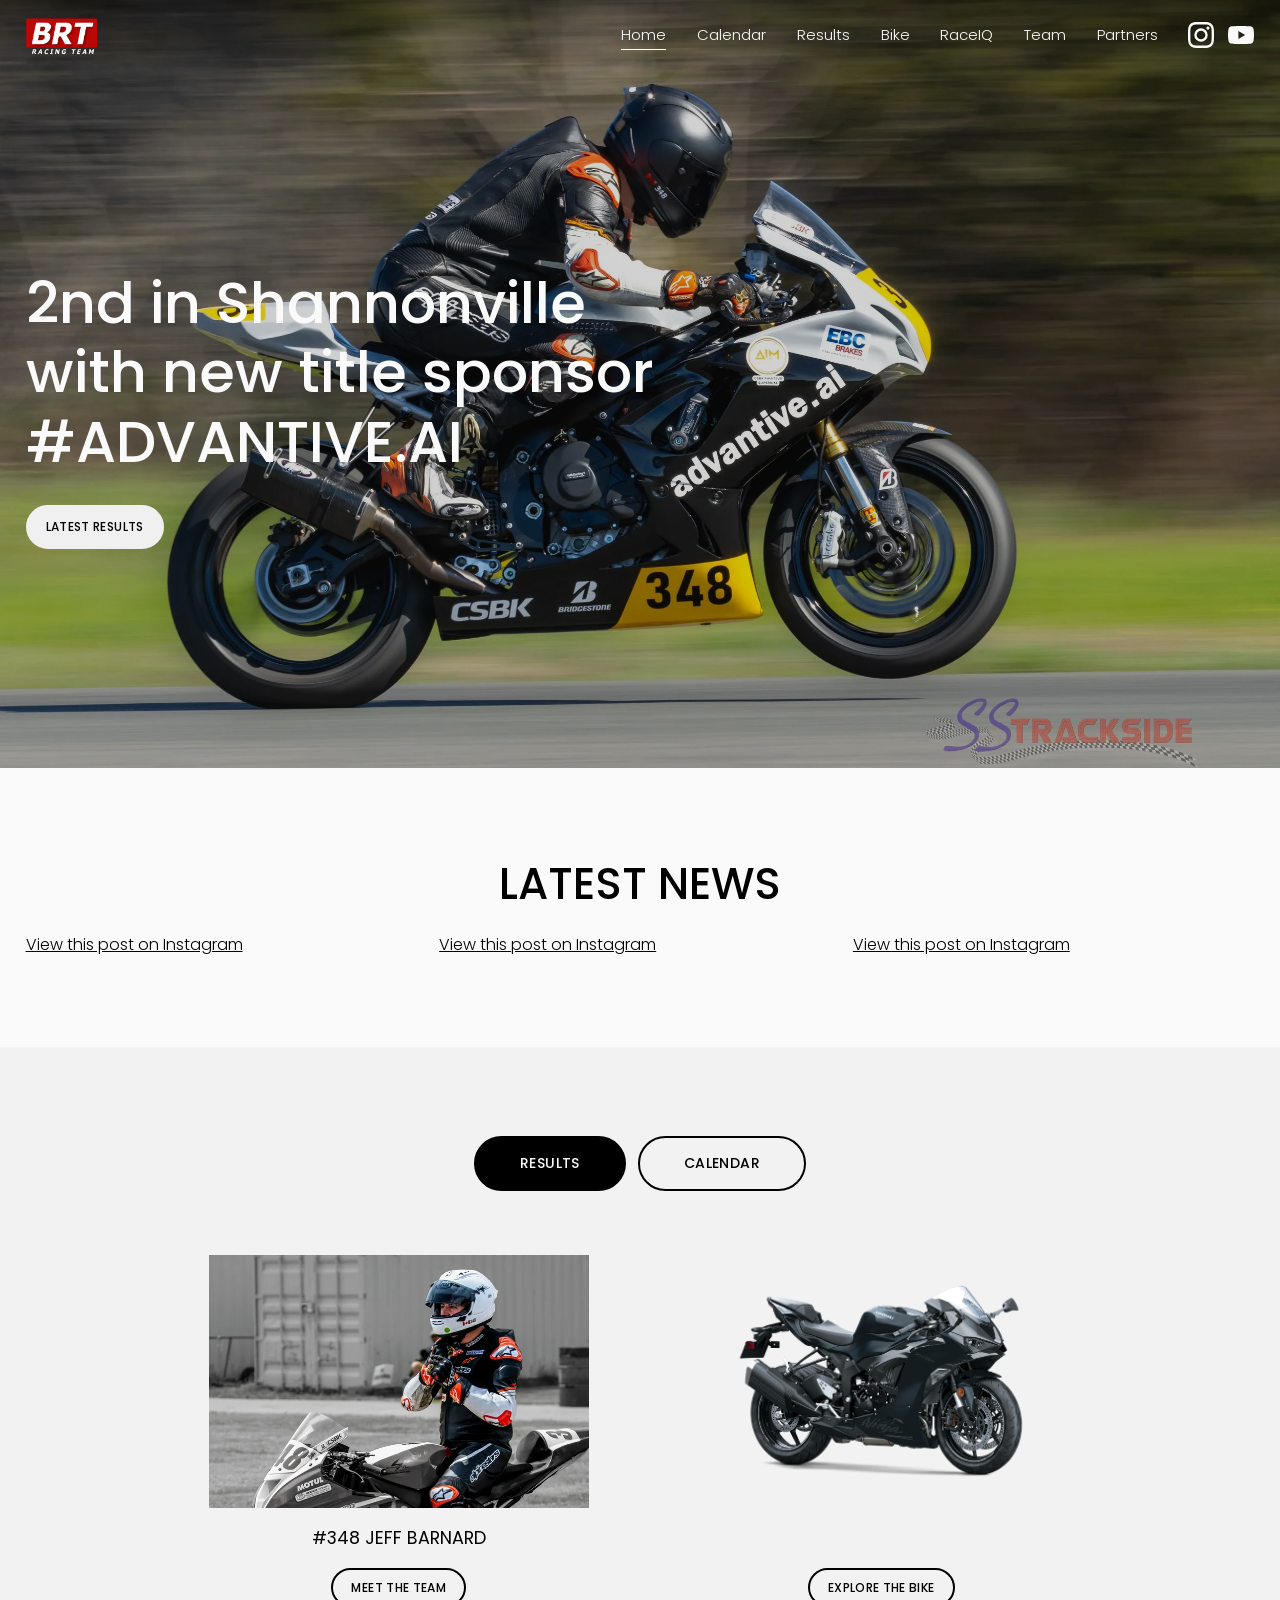
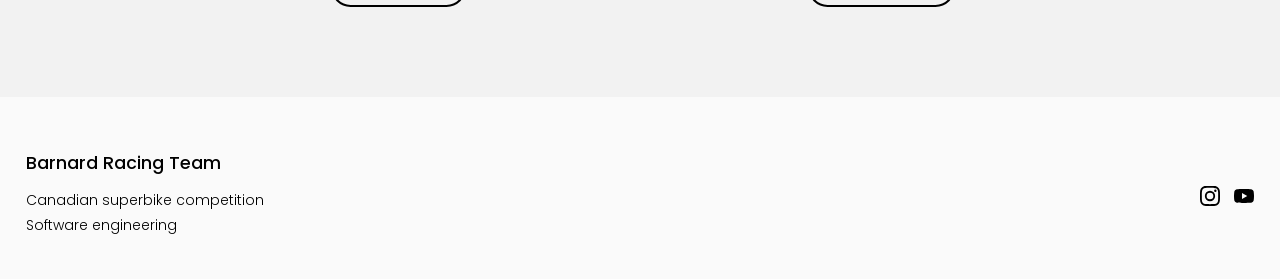
==== index.html @ c98481b2 "Static copy of barnardracingteam.com migrated from Squarespace Plain HTML/CSS rebuild of all seven p" ====
<!doctype html>
<html lang="en">
<head>
  <meta charset="utf-8">
  <meta name="viewport" content="width=device-width, initial-scale=1">
  <title>Barnard Racing Team</title>
  <meta property="og:site_name" content="Barnard Racing Team">
  <meta property="og:title" content="Barnard Racing Team">
  <meta property="og:type" content="website">
  <link rel="icon" type="image/png" href="images/logo-brt.png">
  <link rel="preconnect" href="https://fonts.googleapis.com">
  <link rel="preconnect" href="https://fonts.gstatic.com" crossorigin>
  <link href="https://fonts.googleapis.com/css2?family=Poppins:wght@300;400;500;600&display=swap" rel="stylesheet">
  <link rel="stylesheet" href="css/site.css">
</head>
<body>
  <a class="skip-link" href="#main">Skip to content</a>
  <header class="site-header">
    <div class="site-header__inner">
      <a class="site-header__logo" href="./" aria-label="Barnard Racing Team home">
        <img src="images/logo-brt.png" alt="BRT Racing Team" width="72" height="34">
      </a>
      <button class="nav-toggle" aria-label="Menu" aria-expanded="false"><svg viewBox="0 0 24 24" aria-hidden="true"><path d="M3 6h18v2H3zm0 5h18v2H3zm0 5h18v2H3z"/></svg></button>
      <nav class="site-nav" aria-label="Main">
        <a href="" aria-current="page">Home</a><a href="calendar/">Calendar</a><a href="standings/">Results</a><a href="bike/">Bike</a><a href="raceiq/">RaceIQ</a><a href="about/">Team</a><a href="partners/">Partners</a>
        <div class="social"><a href="https://www.instagram.com/jeffbarnard348/" aria-label="Instagram"><svg viewBox="0 0 24 24" aria-hidden="true"><path d="M12 2.2c3.2 0 3.6 0 4.8.1 1.2.1 1.8.2 2.2.4.6.2 1 .5 1.4.9.4.4.7.8.9 1.4.2.4.4 1.1.4 2.2.1 1.3.1 1.6.1 4.8s0 3.6-.1 4.8c-.1 1.2-.2 1.8-.4 2.2-.2.6-.5 1-.9 1.4-.4.4-.8.7-1.4.9-.4.2-1.1.4-2.2.4-1.3.1-1.6.1-4.8.1s-3.6 0-4.8-.1c-1.2-.1-1.8-.2-2.2-.4-.6-.2-1-.5-1.4-.9-.4-.4-.7-.8-.9-1.4-.2-.4-.4-1.1-.4-2.2C2.2 15.6 2.2 15.2 2.2 12s0-3.6.1-4.8c.1-1.2.2-1.8.4-2.2.2-.6.5-1 .9-1.4.4-.4.8-.7 1.4-.9.4-.2 1.1-.4 2.2-.4C8.4 2.2 8.8 2.2 12 2.2M12 0C8.7 0 8.3 0 7.1.1 5.8.1 4.9.3 4.1.6c-.8.3-1.5.7-2.1 1.4C1.3 2.6.9 3.3.6 4.1.3 4.9.1 5.8.1 7.1 0 8.3 0 8.7 0 12s0 3.7.1 4.9c.1 1.3.3 2.2.6 2.9.3.8.7 1.5 1.4 2.1.7.7 1.3 1.1 2.1 1.4.8.3 1.6.5 2.9.6 1.2.1 1.6.1 4.9.1s3.7 0 4.9-.1c1.3-.1 2.2-.3 2.9-.6.8-.3 1.5-.7 2.1-1.4.7-.7 1.1-1.3 1.4-2.1.3-.8.5-1.6.6-2.9.1-1.2.1-1.6.1-4.9s0-3.7-.1-4.9c-.1-1.3-.3-2.2-.6-2.9-.3-.8-.7-1.5-1.4-2.1C21.4 1.3 20.7.9 19.9.6 19.1.3 18.2.1 16.9.1 15.7 0 15.3 0 12 0zm0 5.8a6.2 6.2 0 1 0 0 12.4 6.2 6.2 0 0 0 0-12.4zM12 16a4 4 0 1 1 0-8 4 4 0 0 1 0 8zm6.4-11.8a1.4 1.4 0 1 0 0 2.9 1.4 1.4 0 0 0 0-2.9z"/></svg></a><a href="https://youtube.com/@jeffbarnard348" aria-label="YouTube"><svg viewBox="0 0 24 24" aria-hidden="true"><path d="M23.5 6.2a3 3 0 0 0-2.1-2.1C19.5 3.6 12 3.6 12 3.6s-7.5 0-9.4.5A3 3 0 0 0 .5 6.2 31 31 0 0 0 0 12a31 31 0 0 0 .5 5.8 3 3 0 0 0 2.1 2.1c1.9.5 9.4.5 9.4.5s7.5 0 9.4-.5a3 3 0 0 0 2.1-2.1A31 31 0 0 0 24 12a31 31 0 0 0-.5-5.8zM9.6 15.6V8.4l6.3 3.6-6.3 3.6z"/></svg></a></div>
      </nav>
    </div>
  </header>

  <main id="main">
    <section class="hero hero--home" style="background-image: url('images/hero-home.webp')">
      <div class="container">
        <h1>2nd in Shannonville<br>with new title sponsor<br>#ADVANTIVE.AI</h1>
        <a class="btn btn--light" href="standings/">Latest results</a>
      </div>
    </section>

    <section class="section">
      <div class="container">
        <h2 class="center upper">Latest news</h2>
        <div class="news-grid">
        <blockquote class="instagram-media" data-instgrm-captioned data-instgrm-permalink="https://www.instagram.com/p/DYfMpFYx7-c/" data-instgrm-version="14"><a href="https://www.instagram.com/p/DYfMpFYx7-c/">View this post on Instagram</a></blockquote>
        <blockquote class="instagram-media" data-instgrm-captioned data-instgrm-permalink="https://www.instagram.com/p/DI6kqIgR9qW/" data-instgrm-version="14"><a href="https://www.instagram.com/p/DI6kqIgR9qW/">View this post on Instagram</a></blockquote>
        <blockquote class="instagram-media" data-instgrm-captioned data-instgrm-permalink="https://www.instagram.com/p/DP7YL7eDJwq/" data-instgrm-version="14"><a href="https://www.instagram.com/p/DP7YL7eDJwq/">View this post on Instagram</a></blockquote>
        </div>
      </div>
    </section>

    <section class="section section--alt">
      <div class="container">
        <div class="btn-row">
          <a class="btn btn--solid" href="standings/">Results</a>
          <a class="btn" href="calendar/">Calendar</a>
        </div>
        <div class="feature-cards">
          <div>
            <img src="images/home-jeff.webp" alt="Jeff Barnard, rider #348" loading="lazy">
            <p>#348 JEFF BARNARD</p>
            <a class="btn" href="about/">Meet the team</a>
          </div>
          <div class="contain">
            <img src="images/home-zx6r.png" alt="Kawasaki Ninja ZX-6R" loading="lazy">
            <p>&nbsp;</p>
            <a class="btn" href="bike/">Explore the bike</a>
          </div>
        </div>
      </div>
    </section>

  </main>

  <footer class="site-footer">
    <div class="container site-footer__inner">
      <div>
        <h4>Barnard Racing Team</h4>
        <p>Canadian superbike competition<br>Software engineering</p>
      </div>
      <div class="social"><a href="https://www.instagram.com/jeffbarnard348/" aria-label="Instagram"><svg viewBox="0 0 24 24" aria-hidden="true"><path d="M12 2.2c3.2 0 3.6 0 4.8.1 1.2.1 1.8.2 2.2.4.6.2 1 .5 1.4.9.4.4.7.8.9 1.4.2.4.4 1.1.4 2.2.1 1.3.1 1.6.1 4.8s0 3.6-.1 4.8c-.1 1.2-.2 1.8-.4 2.2-.2.6-.5 1-.9 1.4-.4.4-.8.7-1.4.9-.4.2-1.1.4-2.2.4-1.3.1-1.6.1-4.8.1s-3.6 0-4.8-.1c-1.2-.1-1.8-.2-2.2-.4-.6-.2-1-.5-1.4-.9-.4-.4-.7-.8-.9-1.4-.2-.4-.4-1.1-.4-2.2C2.2 15.6 2.2 15.2 2.2 12s0-3.6.1-4.8c.1-1.2.2-1.8.4-2.2.2-.6.5-1 .9-1.4.4-.4.8-.7 1.4-.9.4-.2 1.1-.4 2.2-.4C8.4 2.2 8.8 2.2 12 2.2M12 0C8.7 0 8.3 0 7.1.1 5.8.1 4.9.3 4.1.6c-.8.3-1.5.7-2.1 1.4C1.3 2.6.9 3.3.6 4.1.3 4.9.1 5.8.1 7.1 0 8.3 0 8.7 0 12s0 3.7.1 4.9c.1 1.3.3 2.2.6 2.9.3.8.7 1.5 1.4 2.1.7.7 1.3 1.1 2.1 1.4.8.3 1.6.5 2.9.6 1.2.1 1.6.1 4.9.1s3.7 0 4.9-.1c1.3-.1 2.2-.3 2.9-.6.8-.3 1.5-.7 2.1-1.4.7-.7 1.1-1.3 1.4-2.1.3-.8.5-1.6.6-2.9.1-1.2.1-1.6.1-4.9s0-3.7-.1-4.9c-.1-1.3-.3-2.2-.6-2.9-.3-.8-.7-1.5-1.4-2.1C21.4 1.3 20.7.9 19.9.6 19.1.3 18.2.1 16.9.1 15.7 0 15.3 0 12 0zm0 5.8a6.2 6.2 0 1 0 0 12.4 6.2 6.2 0 0 0 0-12.4zM12 16a4 4 0 1 1 0-8 4 4 0 0 1 0 8zm6.4-11.8a1.4 1.4 0 1 0 0 2.9 1.4 1.4 0 0 0 0-2.9z"/></svg></a><a href="https://youtube.com/@jeffbarnard348" aria-label="YouTube"><svg viewBox="0 0 24 24" aria-hidden="true"><path d="M23.5 6.2a3 3 0 0 0-2.1-2.1C19.5 3.6 12 3.6 12 3.6s-7.5 0-9.4.5A3 3 0 0 0 .5 6.2 31 31 0 0 0 0 12a31 31 0 0 0 .5 5.8 3 3 0 0 0 2.1 2.1c1.9.5 9.4.5 9.4.5s7.5 0 9.4-.5a3 3 0 0 0 2.1-2.1A31 31 0 0 0 24 12a31 31 0 0 0-.5-5.8zM9.6 15.6V8.4l6.3 3.6-6.3 3.6z"/></svg></a></div>
    </div>
  </footer>

  <script src="js/site.js"></script>
  <script async src="https://www.instagram.com/embed.js"></script>
</body>
</html>
---- css/site.css ----
/* Barnard Racing Team: static site styles */

:root {
  --bg: #fafafa;
  --bg-alt: #f2f2f2;
  --bg-raceiq: #dcdcdc;
  --text: #000;
  --text-muted: #333;
  --text-on-dark: #fafafa;
  --accent: #c8102e;
  --gutter: clamp(16px, 2vw, 28px);
  --max: 1280px;
  --font: "Poppins", system-ui, -apple-system, "Segoe UI", sans-serif;
}

*,
*::before,
*::after {
  box-sizing: border-box;
}

html {
  -webkit-text-size-adjust: 100%;
}

body {
  margin: 0;
  background: var(--bg);
  color: var(--text);
  font-family: var(--font);
  font-weight: 300;
  font-size: 16px;
  line-height: 1.6;
}

img {
  max-width: 100%;
  height: auto;
  display: block;
}

a {
  color: inherit;
}

h1,
h2,
h3,
h4 {
  font-weight: 500;
  line-height: 1.2;
  margin: 0 0 0.5em;
}

h1 {
  font-size: clamp(2.2rem, 4.5vw, 3.6rem);
}

h2 {
  font-size: clamp(1.8rem, 3.4vw, 2.9rem);
}

h3 {
  font-size: clamp(1.4rem, 2.5vw, 2.25rem);
}

h4 {
  font-size: 1.2rem;
}

p {
  margin: 0 0 1em;
}

.large {
  font-size: clamp(1.1rem, 1.6vw, 1.4rem);
}

.upper {
  text-transform: uppercase;
}

.center {
  text-align: center;
}

.nowrap {
  white-space: nowrap;
}

.container {
  width: 100%;
  max-width: var(--max);
  margin: 0 auto;
  padding: 0 var(--gutter);
}

.section {
  padding: clamp(48px, 7vw, 96px) 0;
}

.section--alt {
  background: var(--bg-alt);
}

.skip-link {
  position: absolute;
  left: -9999px;
  top: 0;
  background: #000;
  color: #fff;
  padding: 8px 12px;
  z-index: 100;
}

.skip-link:focus {
  left: 8px;
}

/* Header */

.site-header {
  position: absolute;
  inset: 0 0 auto 0;
  z-index: 10;
  color: var(--text-on-dark);
  background: linear-gradient(to bottom, rgba(0, 0, 0, 0.4), rgba(0, 0, 0, 0));
}

.site-header__inner {
  display: flex;
  align-items: center;
  justify-content: space-between;
  gap: 24px;
  padding: 18px var(--gutter);
}

.site-header__logo img {
  width: 72px;
}

.site-nav {
  display: flex;
  align-items: center;
  gap: clamp(16px, 2.4vw, 36px);
}

.site-nav a {
  text-decoration: none;
  font-size: 15px;
  padding-bottom: 2px;
  border-bottom: 1px solid transparent;
}

.site-nav a:hover,
.site-nav a[aria-current="page"] {
  border-bottom-color: currentColor;
}

.social {
  display: flex;
  align-items: center;
  gap: 14px;
}

.social a {
  display: inline-flex;
  border: 0;
}

.social svg {
  width: 26px;
  height: 26px;
  fill: currentColor;
}

.nav-toggle {
  display: none;
  background: none;
  border: 0;
  color: inherit;
  padding: 6px;
  cursor: pointer;
}

.nav-toggle svg {
  width: 28px;
  height: 28px;
  fill: currentColor;
}

@media (max-width: 860px) {
  .nav-toggle {
    display: inline-flex;
  }

  .site-nav {
    display: none;
    position: fixed;
    inset: 0;
    flex-direction: column;
    justify-content: center;
    gap: 28px;
    background: rgba(0, 0, 0, 0.94);
    font-size: 1.4rem;
  }

  .site-nav a {
    font-size: 1.4rem;
  }

  .site-header.is-open .site-nav {
    display: flex;
  }

  .site-header.is-open .nav-toggle {
    position: fixed;
    top: 18px;
    right: var(--gutter);
    z-index: 11;
  }
}

/* Hero */

.hero {
  position: relative;
  min-height: clamp(460px, 60vw, 900px);
  display: flex;
  align-items: center;
  color: var(--text-on-dark);
  background-color: #222;
  background-size: cover;
  background-position: center;
}

.hero::before {
  content: "";
  position: absolute;
  inset: 0;
  background: rgba(0, 0, 0, 0.18);
}

.hero > .container {
  position: relative;
  max-width: none;
  padding-top: 90px;
  padding-bottom: 40px;
}

.hero h1 {
  max-width: 22ch;
  text-transform: uppercase;
}

.hero--home h1 {
  text-transform: none;
  max-width: none;
}

.hero--right > .container {
  display: flex;
  justify-content: flex-end;
}

.hero--right .hero__text {
  width: min(100%, 520px);
}

.hero--bottom {
  align-items: flex-end;
}

.hero--bottom h1 {
  max-width: none;
}

.hero__eyebrow {
  text-transform: uppercase;
  margin-bottom: 0.25em;
}

@media (max-width: 600px) {
  /* Shorter heroes crop less of the landscape photos on narrow screens */
  .hero {
    min-height: 400px;
  }

  .hero h1 {
    font-size: 2rem;
  }

  /* The home headline has forced line breaks, so it must fit "2nd in Shannonville" on one line */
  .hero--home h1 {
    font-size: clamp(1.5rem, 7.2vw, 2rem);
  }
}

/* Buttons */

.btn {
  display: inline-block;
  text-decoration: none;
  text-transform: uppercase;
  font-size: 14px;
  font-weight: 500;
  letter-spacing: 0.03em;
  padding: 14px 44px;
  border-radius: 300px;
  border: 2px solid #000;
  background: transparent;
  color: #000;
  transition: background-color 0.2s, color 0.2s;
}

.btn:hover {
  background: #000;
  color: var(--text-on-dark);
}

.btn--solid {
  background: #000;
  color: var(--text-on-dark);
}

.btn--solid:hover {
  background: #333;
  border-color: #333;
}

.btn--light {
  background: #f0f0f0;
  border-color: #f0f0f0;
  color: #000;
  padding: 10px 18px;
  font-size: 12px;
}

.btn--light:hover {
  background: #fff;
  color: #000;
}

.btn--normal-case {
  text-transform: none;
}

.btn-row {
  display: flex;
  flex-wrap: wrap;
  justify-content: center;
  gap: 12px;
}

.btn-stack {
  display: flex;
  flex-direction: column;
  align-items: center;
  gap: 12px;
}

/* Home */

.news-grid {
  display: grid;
  grid-template-columns: repeat(3, 1fr);
  gap: 12px;
  align-items: start;
}

.news-grid .instagram-media {
  min-width: 0 !important;
  width: 100% !important;
  margin: 0 !important;
}

.feature-cards {
  display: grid;
  grid-template-columns: repeat(2, minmax(0, 380px));
  justify-content: center;
  gap: clamp(32px, 8vw, 120px);
  margin-top: 64px;
  text-align: center;
}

.feature-cards img {
  width: 100%;
  aspect-ratio: 3 / 2;
  object-fit: cover;
  margin-bottom: 16px;
}

.feature-cards .contain img {
  object-fit: contain;
}

.feature-cards p {
  font-size: 1.1rem;
  font-weight: 400;
  margin-bottom: 16px;
}

.feature-cards .btn {
  padding: 8px 18px;
  font-size: 12px;
}

@media (max-width: 860px) {
  .news-grid {
    grid-template-columns: 1fr;
    max-width: 480px;
    margin: 0 auto;
  }

  .feature-cards {
    grid-template-columns: minmax(0, 380px);
  }
}

/* Bike */

.carousel {
  position: relative;
}

.carousel__track {
  display: flex;
  gap: 12px;
  overflow-x: auto;
  scroll-snap-type: x mandatory;
  scroll-behavior: smooth;
  padding: 0 var(--gutter);
  scrollbar-width: none;
}

.carousel__track::-webkit-scrollbar {
  display: none;
}

.carousel__track img {
  flex: 0 0 auto;
  width: clamp(240px, 30vw, 440px);
  min-width: 0;
  aspect-ratio: 1 / 1;
  object-fit: cover;
  scroll-snap-align: center;
}

.carousel__btn {
  position: absolute;
  top: 50%;
  transform: translateY(-50%);
  width: 44px;
  height: 44px;
  border-radius: 50%;
  border: 0;
  background: rgba(0, 0, 0, 0.75);
  color: #fff;
  font-size: 22px;
  line-height: 1;
  cursor: pointer;
}

.carousel__btn--prev {
  left: calc(var(--gutter) + 12px);
}

.carousel__btn--next {
  right: calc(var(--gutter) + 12px);
}

.specs {
  display: grid;
  grid-template-columns: repeat(3, 1fr);
  gap: 32px;
  margin-top: 48px;
  font-size: 14px;
}

.specs h4 {
  font-size: 1rem;
  margin: 0 0 1.2em;
}

.specs p + h4 {
  margin-top: 2em;
}

@media (max-width: 860px) {
  .specs {
    grid-template-columns: 1fr;
  }
}

/* Team */

.team-grid {
  display: grid;
  grid-template-columns: repeat(3, 1fr);
  gap: 64px clamp(24px, 9vw, 130px);
}

.team-card img {
  width: 100%;
  aspect-ratio: 3 / 4;
  object-fit: cover;
  margin-bottom: 18px;
}

.team-card h3 {
  font-size: clamp(1.3rem, 2.2vw, 1.9rem);
  text-transform: uppercase;
  margin-bottom: 0.4em;
}

.team-card p {
  text-transform: uppercase;
  font-size: 0.95rem;
  font-weight: 400;
}

@media (max-width: 860px) {
  .team-grid {
    grid-template-columns: repeat(2, 1fr);
    gap: 40px 24px;
  }
}

@media (max-width: 520px) {
  .team-grid {
    gap: 32px 16px;
  }

  .team-card img {
    margin-bottom: 10px;
  }

  .team-card h3 {
    font-size: 1.05rem;
  }

  .team-card p {
    font-size: 0.75rem;
  }
}

@media (max-width: 340px) {
  .team-grid {
    grid-template-columns: 1fr;
  }
}

/* Partners */

.partner-group {
  margin-bottom: 72px;
  text-align: center;
}

.partner-group:last-child {
  margin-bottom: 0;
}

.logo-grid {
  display: grid;
  grid-template-columns: repeat(4, 1fr);
  gap: 32px;
  align-items: center;
  margin-top: 32px;
}

.logo-grid--centered {
  grid-template-columns: repeat(auto-fit, minmax(160px, 240px));
  justify-content: center;
}

.logo-grid a {
  display: flex;
  align-items: center;
  justify-content: center;
  aspect-ratio: 3 / 2;
  padding: 12px;
}

.logo-grid img {
  max-height: 100%;
  width: auto;
  object-fit: contain;
}

@media (max-width: 860px) {
  .logo-grid {
    grid-template-columns: repeat(2, 1fr);
    gap: 8px 24px;
  }

  .logo-grid--centered {
    grid-template-columns: repeat(auto-fit, minmax(140px, 180px));
  }

  .partner-group {
    margin-bottom: 48px;
  }
}

/* Results */

.stats {
  display: grid;
  grid-template-columns: repeat(4, 1fr);
  max-width: 600px;
  margin: 0 auto;
  text-align: center;
}

.stats strong {
  display: block;
  font-size: clamp(2.6rem, 4vw, 3.6rem);
  font-weight: 500;
  line-height: 1.2;
}

.stats span {
  font-size: 14px;
  font-weight: 400;
}

.championships {
  max-width: 440px;
  margin: 56px auto 0;
}

.championships h3 {
  text-align: center;
  font-size: clamp(1.5rem, 2.4vw, 2rem);
  margin-bottom: 1.2em;
}

.championships p {
  font-size: 14px;
  font-weight: 400;
  margin-bottom: 1.1em;
}

.results-links {
  display: flex;
  flex-direction: column;
  align-items: center;
  gap: 32px;
  margin-top: 56px;
}

.results-links .logo {
  display: block;
  width: min(100%, 520px);
}

.results-links .logo-sm {
  width: min(100%, 480px);
}

.results-links .logo img {
  width: 100%;
}

.results-links .btn {
  text-transform: none;
  padding: 14px 76px;
}

/* Calendar */

.calendar-head {
  display: flex;
  flex-wrap: wrap;
  align-items: center;
  justify-content: center;
  gap: 24px 56px;
}

.calendar-head img {
  width: min(100%, 520px);
}

.calendar-head .btn {
  text-transform: none;
  padding: 14px 64px;
}

.events {
  display: flex;
  flex-wrap: wrap;
  justify-content: center;
  gap: 40px 0;
  margin-top: 24px;
  text-align: center;
}

.event {
  flex: 0 0 33.333%;
  padding: 0 12px;
}

.event__date {
  font-size: 1.2rem;
  font-weight: 600;
  margin-bottom: 0.8em;
}

.event__track {
  color: var(--accent);
  font-weight: 600;
  font-size: 0.95rem;
  margin: 0;
}

.event__place {
  font-size: 0.95rem;
  margin-bottom: 0.8em;
}

.event img {
  width: 160px;
  margin: 0 auto;
}

@media (max-width: 860px) {
  .event {
    flex-basis: 50%;
  }
}

@media (max-width: 520px) {
  .event {
    flex-basis: 100%;
  }
}

.soar {
  text-align: center;
}

.soar img {
  width: min(100%, 500px);
  margin: 0 auto 4px;
}

.soar h4 {
  font-size: 1rem;
  font-weight: 400;
}

.soar .note {
  font-weight: 600;
  font-size: 1.2rem;
  margin: 2.2em 0 3em;
}

/* RaceIQ */

.page-raceiq {
  background: var(--bg-raceiq);
}

.page-raceiq .site-footer {
  background: var(--bg);
}

.raceiq {
  padding-top: 160px;
}

.raceiq__layout {
  display: grid;
  grid-template-columns: minmax(0, 1fr) minmax(0, 1.05fr);
  gap: 40px;
}

.raceiq__intro {
  font-size: 1.25rem;
  font-weight: 500;
  margin-bottom: 1.6em;
}

.raceiq h4 {
  margin: 2.2em 0 0.6em;
}

.raceiq ul {
  margin: 0;
  padding-left: 40px;
}

.raceiq li {
  margin-bottom: 0.5em;
}

.raceiq__collage {
  position: relative;
  min-height: 820px;
}

.raceiq__collage img {
  position: absolute;
}

.raceiq__collage .img-pot {
  right: 6%;
  top: 30%;
  width: 72%;
  aspect-ratio: 512 / 560;
  object-fit: cover;
}

.raceiq__collage .img-hardware {
  right: 0;
  top: 0;
  width: 70%;
}

.raceiq__collage .img-app {
  left: 0;
  top: 15%;
  width: 46%;
}

.raceiq__tagline {
  text-align: center;
  font-weight: 500;
  font-size: 1.25rem;
  margin: 80px 0 0;
  padding-bottom: 96px;
}

@media (max-width: 960px) {
  .raceiq {
    padding-top: 110px;
  }

  .raceiq__layout {
    grid-template-columns: 1fr;
  }

  .raceiq__collage {
    min-height: 0;
    display: grid;
    grid-template-columns: 1fr 1fr;
    gap: 12px;
  }

  .raceiq__collage img {
    position: static;
    width: 100% !important;
    aspect-ratio: auto;
  }

  /* Hardware photo full width, then app screenshot and fork photo side by side */
  .raceiq__collage .img-hardware {
    grid-column: 1 / -1;
    order: -1;
  }

  .raceiq__collage .img-pot {
    order: 1;
    height: 100%;
    object-fit: cover;
  }

  .raceiq__tagline {
    margin-top: 56px;
    padding-bottom: 64px;
  }
}

/* Footer */

.site-footer {
  padding: 56px 0 40px;
  font-size: 14px;
}

.site-footer__inner {
  display: flex;
  flex-wrap: wrap;
  justify-content: space-between;
  align-items: center;
  gap: 24px;
}

.site-footer h4 {
  font-size: 1.1rem;
  margin-bottom: 0.8em;
}

.site-footer p {
  margin: 0;
  line-height: 1.8;
}

.site-footer .social svg {
  width: 20px;
  height: 20px;
}

/* Not found */

.not-found {
  min-height: 60vh;
  display: flex;
  align-items: center;
  justify-content: center;
  text-align: center;
  background: #111;
  color: var(--text-on-dark);
}

.not-found .btn {
  border-color: var(--text-on-dark);
  color: var(--text-on-dark);
}
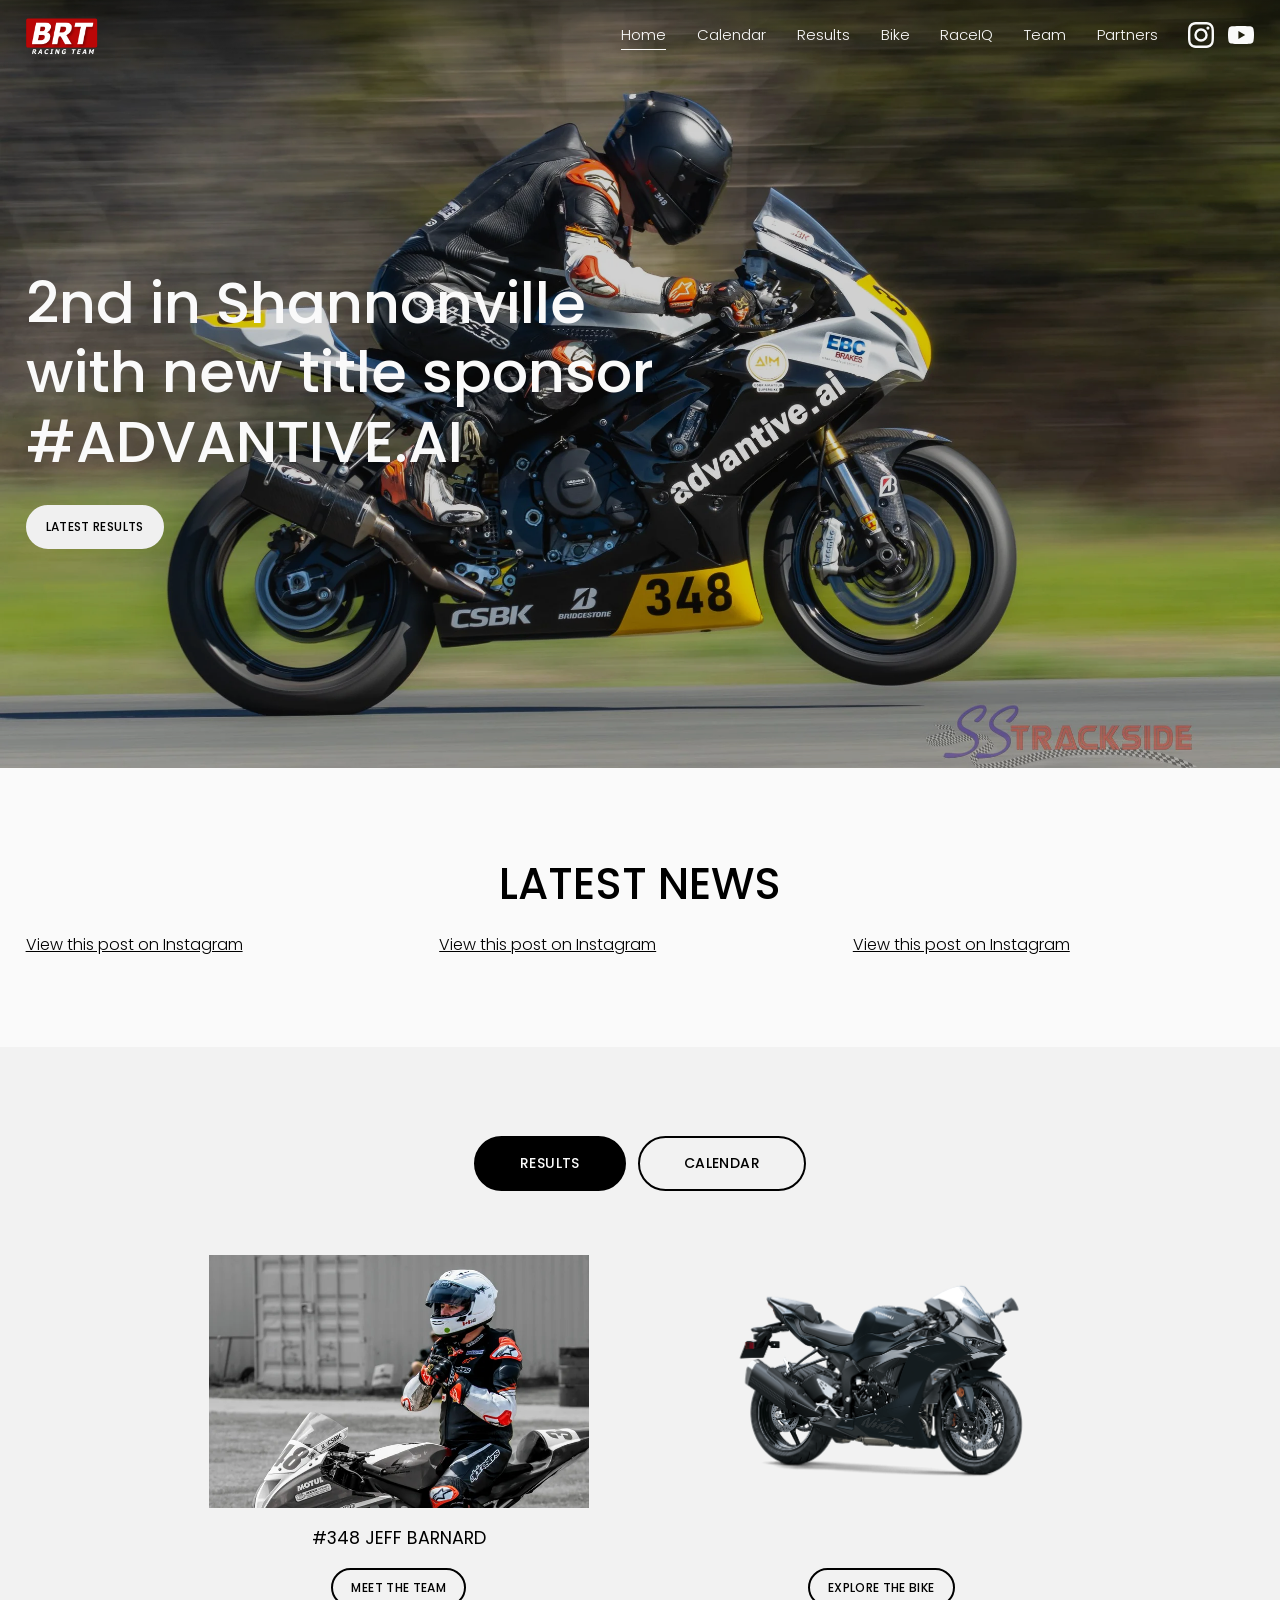
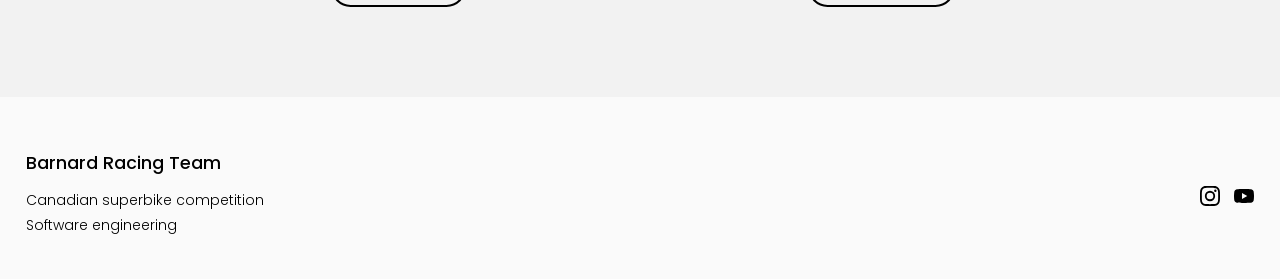
==== commit 9ae1cc8c: "Reframe hero images on home, standings and partners pages Co-Authored-By: Claude Opus 5.5 <noreply@a" ====
--- a/index.html
+++ b/index.html
@@ -29,7 +29,7 @@
   </header>
 
   <main id="main">
-    <section class="hero hero--home" style="background-image: url('images/hero-home.webp')">
+    <section class="hero hero--home" style="background-image: url('images/hero-home.webp'); background-position: center 42%">
       <div class="container">
         <h1>2nd in Shannonville<br>with new title sponsor<br>#ADVANTIVE.AI</h1>
         <a class="btn btn--light" href="standings/">Latest results</a>
